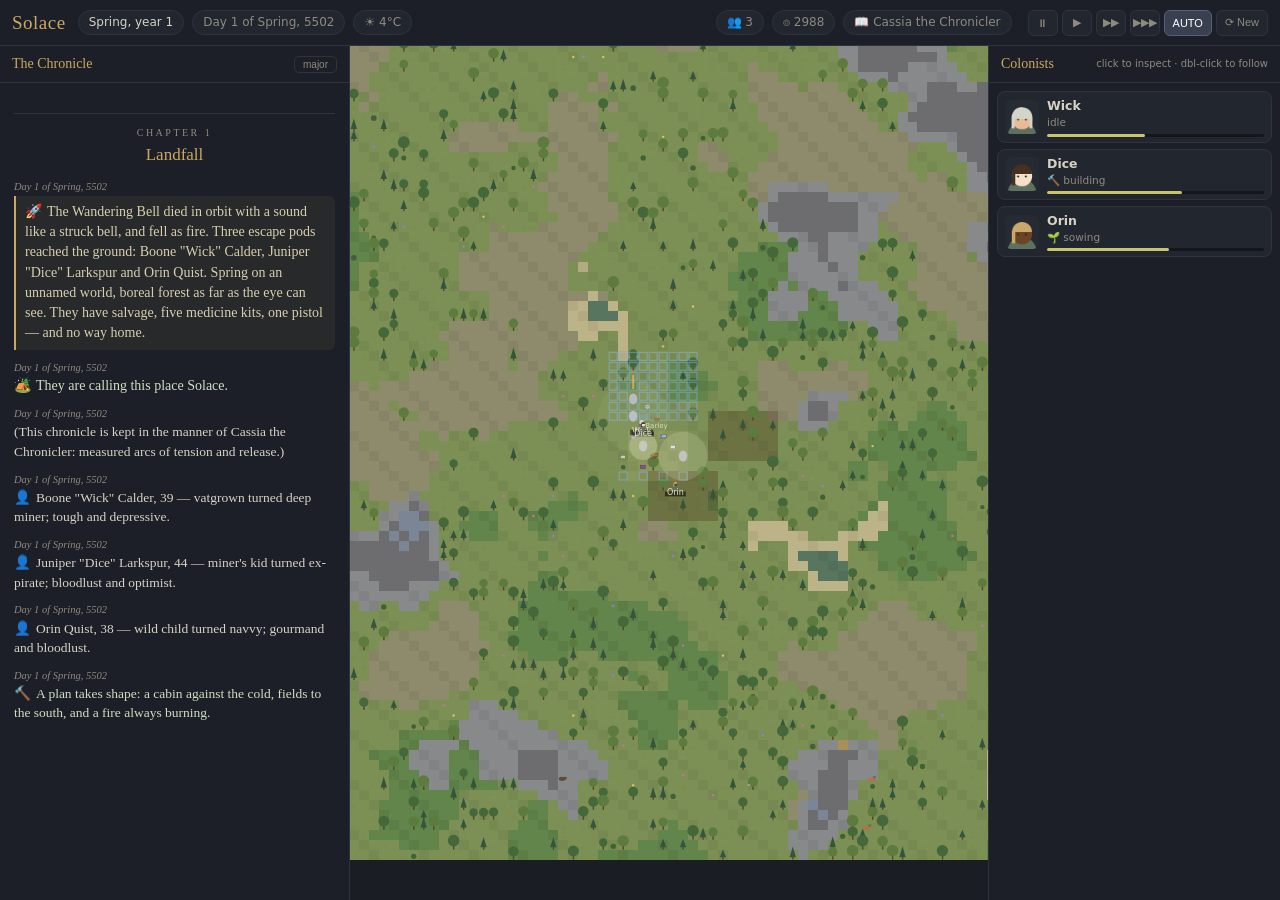
==== index.html @ 4394c79c "Rimtale: a zero-player RimWorld-style colony sim that writes its own chronicle Replaces the previous" ====
<!DOCTYPE html>
<html lang="en">
<head>
<meta charset="utf-8">
<meta name="viewport" content="width=device-width, initial-scale=1">
<title>Rimtale — a colony chronicle that writes itself</title>
<link rel="stylesheet" href="style.css">
<link rel="icon" href="data:image/svg+xml,<svg xmlns='http://www.w3.org/2000/svg' viewBox='0 0 100 100'><text y='.9em' font-size='90'>🏕️</text></svg>">
</head>
<body>
<div id="topbar">
  <div class="top-left">
    <span id="colony-name" class="colony">—</span>
    <span id="season-chip" class="chip"></span>
    <span id="date" class="chip subtle"></span>
    <span id="weather" class="chip subtle"></span>
  </div>
  <div class="top-mid">
    <span id="threat-chip" class="chip danger" style="display:none">⚔️ UNDER ATTACK</span>
  </div>
  <div class="top-right">
    <span id="pop" class="chip subtle"></span>
    <span id="wealth" class="chip subtle"></span>
    <span id="storyteller-chip" class="chip subtle"></span>
    <span class="controls">
      <button id="btn-pause" class="speed-btn" title="Pause (space)">⏸</button>
      <button class="speed-btn" data-speed="1" title="Normal speed (1)">▶</button>
      <button class="speed-btn" data-speed="2" title="Fast (2)">▶▶</button>
      <button class="speed-btn" data-speed="3" title="Very fast (3)">▶▶▶</button>
      <button id="btn-auto" class="speed-btn wide" title="Let the director pace the story">AUTO</button>
      <button id="btn-new" class="speed-btn wide" title="Abandon and start a new chronicle">⟳ New</button>
    </span>
  </div>
</div>

<div id="layout">
  <aside id="chronicle-panel">
    <div class="panel-head">
      <span>The Chronicle</span>
      <button id="chron-filter" class="mini-btn" title="Show only major events">major</button>
    </div>
    <div id="chronicle-list"></div>
  </aside>

  <main id="stage">
    <canvas id="game"></canvas>
    <div id="alerts"></div>
    <div id="memorial">
      <div id="memorial-body"></div>
    </div>
  </main>

  <aside id="right-panel">
    <div class="panel-head"><span>Colonists</span><span class="hint">click to inspect · dbl-click to follow</span></div>
    <div id="roster"></div>
    <div id="detail-wrap" style="display:none">
      <div class="panel-head"><span>Details</span><button id="detail-close" class="mini-btn">✕</button></div>
      <div id="detail"></div>
    </div>
  </aside>
</div>

<script src="js/util.js"></script>
<script src="js/names.js"></script>
<script src="js/defs.js"></script>
<script src="js/map.js"></script>
<script src="js/things.js"></script>
<script src="js/pawn.js"></script>
<script src="js/social.js"></script>
<script src="js/jobs.js"></script>
<script src="js/combat.js"></script>
<script src="js/overseer.js"></script>
<script src="js/events.js"></script>
<script src="js/storyteller.js"></script>
<script src="js/narrator.js"></script>
<script src="js/sim.js"></script>
<script src="js/render.js"></script>
<script src="js/ui.js"></script>
<script src="js/main.js"></script>
</body>
</html>
---- style.css ----
/* Rimtale — spectator chrome. Dark frame around a living map;
   the chronicle panel reads like a book. */

* { box-sizing: border-box; margin: 0; padding: 0; }
:root {
  --bg: #14161c;
  --panel: #1c1f27;
  --panel2: #22262f;
  --line: #2e333e;
  --ink: #d6d2c4;
  --ink-dim: #8d8a7f;
  --accent: #c9a961;
  --good: #7fbf6a;
  --bad: #e0684f;
}
html, body { height: 100%; }
body {
  background: var(--bg);
  color: var(--ink);
  font: 13px/1.45 system-ui, -apple-system, "Segoe UI", sans-serif;
  overflow: hidden;
  display: flex;
  flex-direction: column;
}

/* ---- top bar ---- */
#topbar {
  height: 46px;
  flex: 0 0 46px;
  display: flex;
  align-items: center;
  justify-content: space-between;
  gap: 8px;
  padding: 0 12px;
  background: var(--panel);
  border-bottom: 1px solid var(--line);
  white-space: nowrap;
  overflow: hidden;
}
.top-left, .top-right, .top-mid { display: flex; align-items: center; gap: 8px; }
.colony {
  font-family: Georgia, serif;
  font-size: 19px;
  color: var(--accent);
  letter-spacing: 0.5px;
  margin-right: 4px;
}
.chip {
  background: var(--panel2);
  border: 1px solid var(--line);
  border-radius: 20px;
  padding: 3px 10px;
  font-size: 12px;
}
.chip.subtle { color: var(--ink-dim); }
.chip.danger { background: #571f18; border-color: #8d3325; color: #ffb3a5; animation: pulse 1.2s infinite; }
@keyframes pulse { 50% { opacity: 0.55; } }
.controls { display: flex; gap: 4px; margin-left: 8px; }
.speed-btn {
  background: var(--panel2);
  color: var(--ink-dim);
  border: 1px solid var(--line);
  border-radius: 6px;
  min-width: 30px;
  height: 26px;
  cursor: pointer;
  font-size: 11px;
}
.speed-btn.wide { padding: 0 8px; }
.speed-btn:hover { color: var(--ink); border-color: #4a5160; }
.speed-btn.on { background: #3a4050; color: #fff; border-color: #566078; }

/* ---- layout ---- */
#layout { flex: 1; display: flex; min-height: 0; }
aside {
  background: var(--panel);
  display: flex;
  flex-direction: column;
  min-height: 0;
}
#chronicle-panel { width: 350px; border-right: 1px solid var(--line); }
#right-panel { width: 292px; border-left: 1px solid var(--line); overflow-y: auto; }
.panel-head {
  flex: 0 0 auto;
  display: flex;
  justify-content: space-between;
  align-items: center;
  padding: 8px 12px;
  font-family: Georgia, serif;
  font-size: 14px;
  color: var(--accent);
  border-bottom: 1px solid var(--line);
}
.panel-head .hint { font-family: system-ui; font-size: 10px; color: var(--ink-dim); }
.mini-btn {
  background: none;
  border: 1px solid var(--line);
  color: var(--ink-dim);
  border-radius: 5px;
  font-size: 10px;
  padding: 2px 8px;
  cursor: pointer;
}
.mini-btn.on { background: #3a4050; color: #fff; }

/* ---- chronicle ---- */
#chronicle-list {
  flex: 1;
  overflow-y: auto;
  padding: 10px 14px 24px;
  font-family: Georgia, "Iowan Old Style", serif;
  font-size: 13.5px;
  scrollbar-width: thin;
  scrollbar-color: #3a3f4c transparent;
}
.chron-entry { margin: 0 0 10px; }
.chron-date { font-size: 10.5px; color: var(--ink-dim); font-style: italic; margin-bottom: 1px; }
.chron-text .ico { margin-right: 5px; }
.chron-entry.good .chron-text { color: #cfdfc0; }
.chron-entry.bad .chron-text { color: #e8c0b4; }
.chron-entry.summary .chron-text {
  color: #d8cfae;
  background: rgba(201,169,97,0.07);
  border-left: 2px solid var(--accent);
  padding: 6px 9px;
  display: block;
  border-radius: 0 6px 6px 0;
}
.chron-entry.major .chron-text { font-size: 14px; }
.chron-chapter {
  margin: 20px 0 12px;
  padding-top: 12px;
  border-top: 1px double var(--line);
  font-size: 17px;
  color: var(--accent);
  text-align: center;
}
.chron-chapter span {
  display: block;
  font-size: 10px;
  letter-spacing: 2.5px;
  text-transform: uppercase;
  color: var(--ink-dim);
  margin-bottom: 2px;
}

/* ---- stage ---- */
#stage { flex: 1; position: relative; min-width: 0; background: #101218; }
#game { position: absolute; inset: 0; cursor: grab; }
#game:active { cursor: grabbing; }
#alerts {
  position: absolute;
  top: 10px;
  left: 50%;
  transform: translateX(-50%);
  display: flex;
  flex-direction: column;
  gap: 6px;
  pointer-events: none;
  max-width: 70%;
}
.alert {
  background: rgba(64,22,16,0.88);
  border: 1px solid #8d3325;
  color: #ffcabb;
  border-radius: 8px;
  padding: 5px 12px;
  font-size: 12px;
  text-align: center;
}

/* ---- roster ---- */
#roster { padding: 8px; display: flex; flex-direction: column; gap: 6px; }
.pawn-card {
  display: flex;
  gap: 8px;
  align-items: center;
  background: var(--panel2);
  border: 1px solid var(--line);
  border-radius: 8px;
  padding: 5px 7px;
  cursor: pointer;
}
.pawn-card:hover { border-color: #4a5160; }
.pawn-card.selected { border-color: var(--accent); }
.pawn-card.downed { background: #33221e; }
.pawn-card.prisoner { border-style: dashed; opacity: 0.85; }
.portrait { width: 34px; height: 34px; border-radius: 6px; flex: 0 0 34px; }
.pawn-info { flex: 1; min-width: 0; }
.pawn-name { font-weight: 600; font-size: 12.5px; white-space: nowrap; overflow: hidden; text-overflow: ellipsis; }
.pawn-task { font-size: 10.5px; color: var(--ink-dim); white-space: nowrap; overflow: hidden; text-overflow: ellipsis; }
.mood-bar { height: 3px; background: #14161c; border-radius: 2px; margin-top: 3px; }
.mood-fill { height: 100%; border-radius: 2px; transition: width 0.5s; }

/* ---- detail ---- */
#detail { padding: 10px 12px 20px; font-size: 12px; }
.d-head { display: flex; justify-content: space-between; align-items: baseline; margin-bottom: 4px; }
.d-head span { color: var(--ink-dim); font-size: 11px; }
.d-back { color: var(--ink-dim); font-style: italic; margin-bottom: 6px; }
.d-traits { display: flex; flex-wrap: wrap; gap: 4px; margin-bottom: 6px; }
.d-traits .chip { font-size: 10.5px; padding: 2px 8px; }
.d-sec { color: var(--ink); margin: 4px 0; }
.d-sec-title {
  margin: 10px 0 4px;
  font-size: 10px;
  letter-spacing: 1.5px;
  text-transform: uppercase;
  color: var(--accent);
}
.thought { display: flex; justify-content: space-between; padding: 1px 0; }
.thought .pos { color: var(--good); }
.thought .neg { color: var(--bad); }
.muted { color: var(--ink-dim); }
.skills { display: flex; flex-wrap: wrap; gap: 4px 10px; }
.skill { font-size: 11px; color: var(--ink-dim); }
.skill b { color: var(--ink); }
.story-line { font-size: 11.5px; padding: 1px 0; }

/* ---- memorial ---- */
#memorial {
  position: absolute;
  inset: 0;
  display: none;
  align-items: center;
  justify-content: center;
  background: rgba(8,9,12,0.88);
  z-index: 30;
}
#memorial-body {
  max-width: 520px;
  text-align: center;
  font-family: Georgia, serif;
  padding: 30px;
  border: 1px double var(--line);
  background: var(--panel);
  border-radius: 10px;
}
#memorial-body h1 { color: var(--accent); font-size: 26px; margin-bottom: 8px; font-weight: 500; }
.mem-sub { color: var(--ink-dim); font-style: italic; margin: 8px 0; }
.mem-list { text-align: left; margin: 14px auto; max-height: 260px; overflow-y: auto; }
.mem-line { padding: 2px 0; color: var(--ink); }

/* narrow screens: hide the roster, keep the story */
@media (max-width: 980px) {
  #right-panel { display: none; }
  #chronicle-panel { width: 290px; }
}
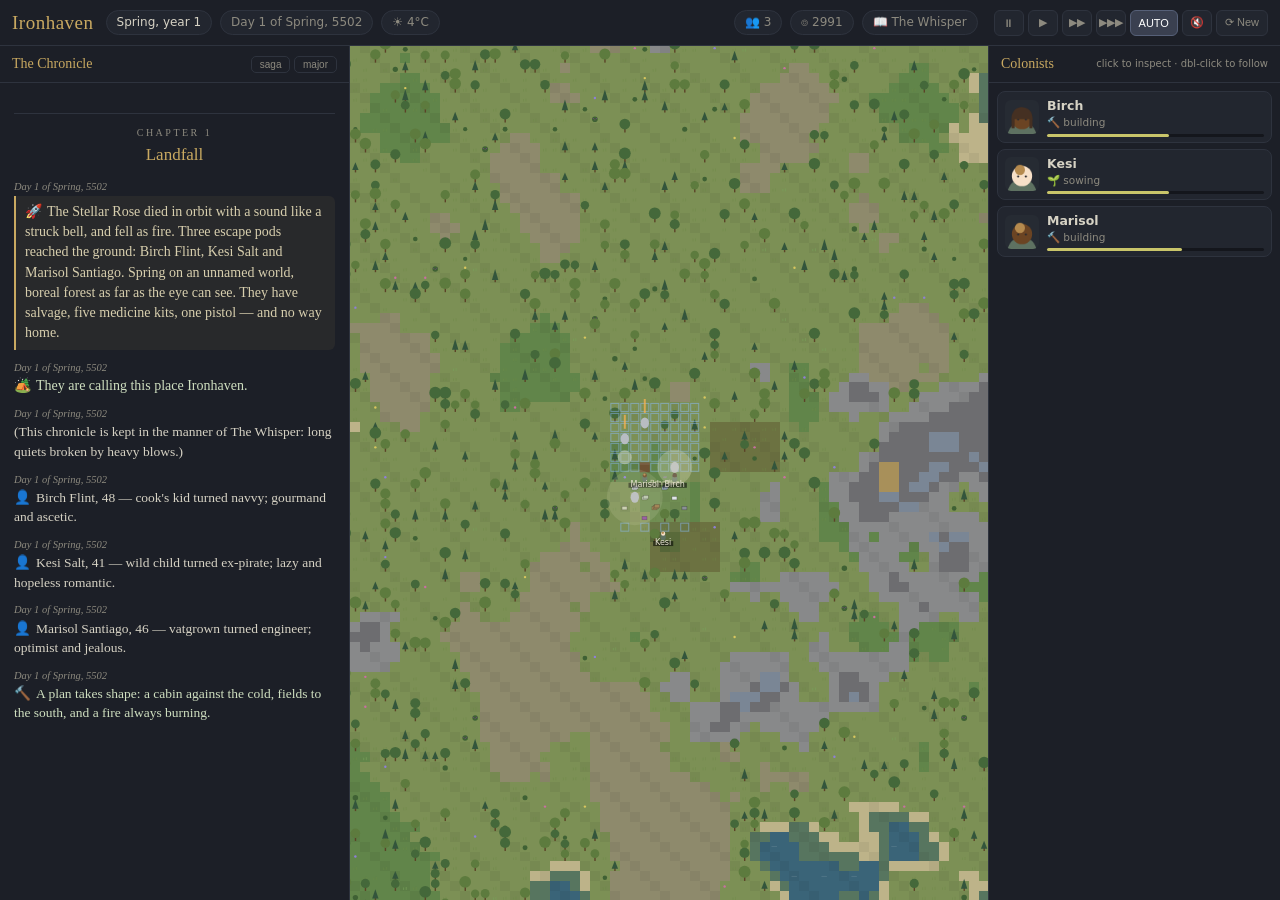
==== commit 0a0aa0a5: "The fish-tank batch: turrets, stone walls, ambience, saga view, and more Late-game defense now escal" ====
--- a/index.html
+++ b/index.html
@@ -28,6 +28,7 @@
       <button class="speed-btn" data-speed="2" title="Fast (2)">▶▶</button>
       <button class="speed-btn" data-speed="3" title="Very fast (3)">▶▶▶</button>
       <button id="btn-auto" class="speed-btn wide" title="Let the director pace the story">AUTO</button>
+      <button id="btn-sound" class="speed-btn" title="Ambient sound">🔇</button>
       <button id="btn-new" class="speed-btn wide" title="Abandon and start a new chronicle">⟳ New</button>
     </span>
   </div>
@@ -37,7 +38,10 @@
   <aside id="chronicle-panel">
     <div class="panel-head">
       <span>The Chronicle</span>
-      <button id="chron-filter" class="mini-btn" title="Show only major events">major</button>
+      <span>
+        <button id="chron-saga" class="mini-btn" title="The saga so far: the moments this colony will remember">saga</button>
+        <button id="chron-filter" class="mini-btn" title="Show only major events">major</button>
+      </span>
     </div>
     <div id="chronicle-list"></div>
   </aside>
@@ -75,6 +79,7 @@
 <script src="js/narrator.js"></script>
 <script src="js/sim.js"></script>
 <script src="js/render.js"></script>
+<script src="js/audio.js"></script>
 <script src="js/ui.js"></script>
 <script src="js/main.js"></script>
 </body>
